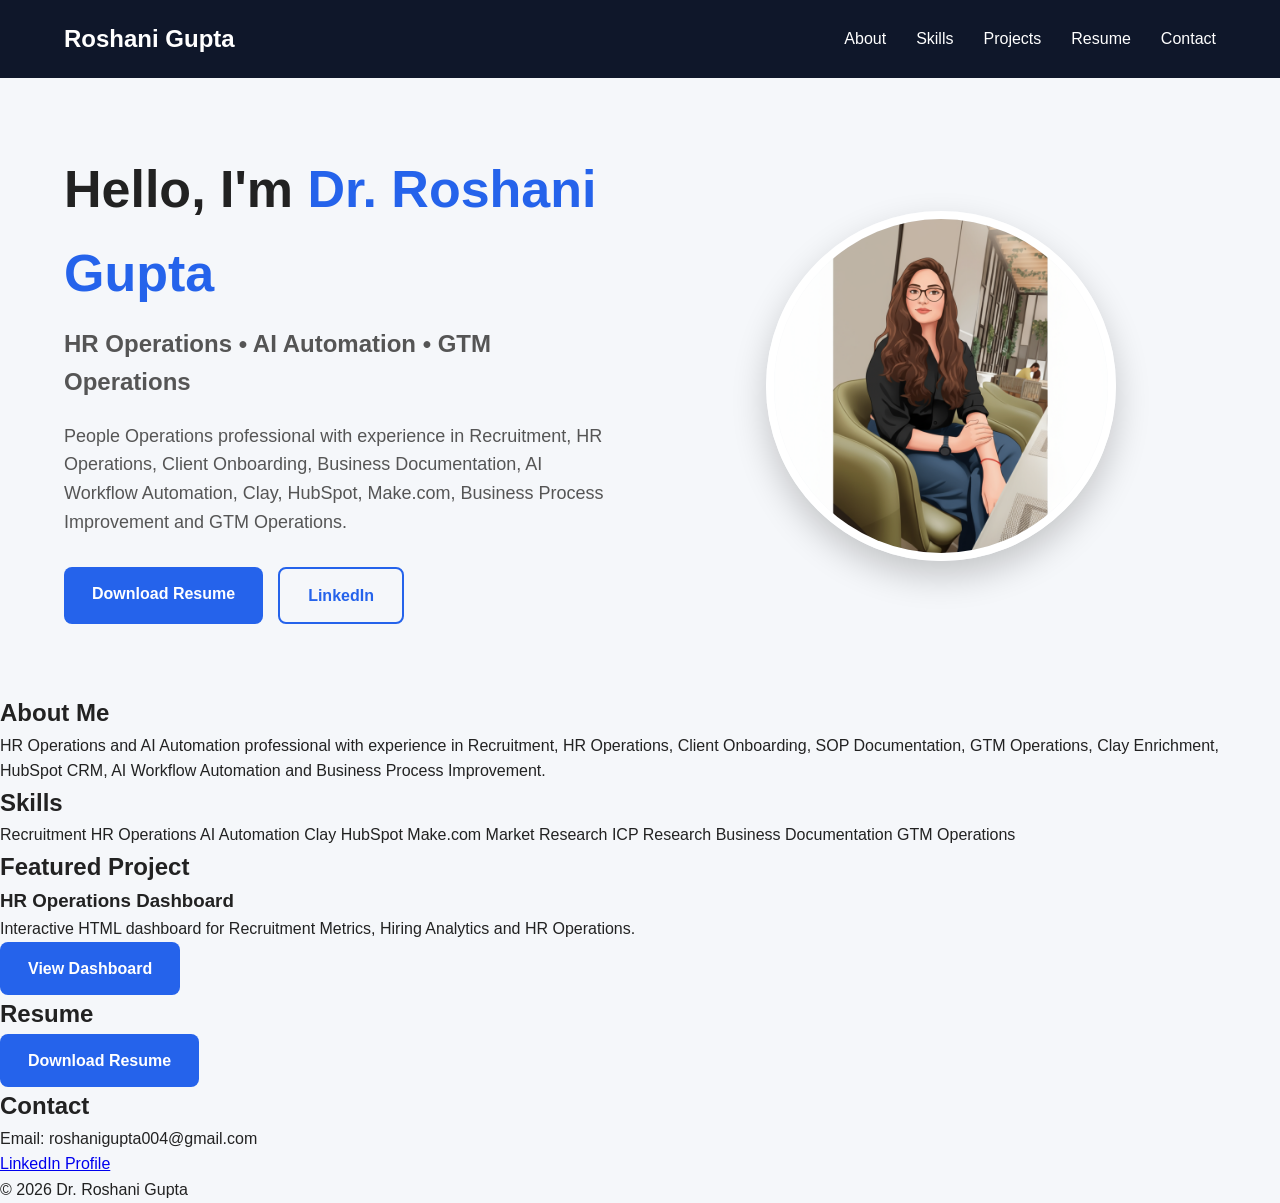
==== index.html @ 4116911e "Fixed profile image" ====
<!DOCTYPE html>
<html lang="en">

<head>
    <meta charset="UTF-8">
    <meta name="viewport" content="width=device-width, initial-scale=1.0">

    <title>Dr. Roshani Gupta | HR Operations & AI Automation</title>

    <meta name="description"
        content="Portfolio of Dr. Roshani Gupta - HR Operations, AI Automation, GTM Operations, Business Process Improvement and Recruitment.">

    <link rel="stylesheet" href="css/style.css">
</head>

<body>

<header>

<nav class="navbar">

<div class="logo">
    Roshani Gupta
</div>

<ul class="nav-links">

<li><a href="#about">About</a></li>

<li><a href="#skills">Skills</a></li>

<li><a href="#projects">Projects</a></li>

<li><a href="#resume">Resume</a></li>

<li><a href="#contact">Contact</a></li>

</ul>

</nav>

</header>


<section class="hero">

<div class="hero-left">

<h1>Hello, I'm <span>Dr. Roshani Gupta</span></h1>

<h2>HR Operations • AI Automation • GTM Operations</h2>

<p>

People Operations professional with experience in Recruitment,
HR Operations, Client Onboarding, Business Documentation,
AI Workflow Automation, Clay, HubSpot, Make.com,
Business Process Improvement and GTM Operations.

</p>

<div class="buttons">

<a href="resume/Roshani Gupta resume.pdf" target="_blank" class="btn">

Download Resume

</a>

<a href="https://www.linkedin.com/in/dr-roshani-gupta-77a600195/" target="_blank" class="btn2">

LinkedIn

</a>

</div>

</div>

<div class="hero-right">
    <img src="images/Pic.png" alt="Roshani Gupta">
</div>

</section>
<!-- ABOUT -->
<section id="about" class="section">
    <h2>About Me</h2>

    <p>
        HR Operations and AI Automation professional with experience in Recruitment,
        HR Operations, Client Onboarding, SOP Documentation, GTM Operations,
        Clay Enrichment, HubSpot CRM, AI Workflow Automation and Business Process Improvement.
    </p>
</section>

<!-- SKILLS -->
<section id="skills" class="section">

    <h2>Skills</h2>

    <div class="skills">

        <span>Recruitment</span>
        <span>HR Operations</span>
        <span>AI Automation</span>
        <span>Clay</span>
        <span>HubSpot</span>
        <span>Make.com</span>
        <span>Market Research</span>
        <span>ICP Research</span>
        <span>Business Documentation</span>
        <span>GTM Operations</span>

    </div>

</section>

<!-- PROJECTS -->

<section id="projects" class="section">

<h2>Featured Project</h2>

<div class="project-card">

<h3>HR Operations Dashboard</h3>

<p>

Interactive HTML dashboard for Recruitment Metrics,
Hiring Analytics and HR Operations.

</p>

<a href="projects/dashboard.html" class="btn">

View Dashboard

</a>

</div>

</section>

<!-- RESUME -->

<section id="resume" class="section">

<h2>Resume</h2>

<a href="resume/Roshani Gupta resume.pdf" target="_blank" class="btn">

Download Resume

</a>

</section>

<!-- CONTACT -->

<section id="contact" class="section">

<h2>Contact</h2>

<p>Email: roshanigupta004@gmail.com</p>

<p>

<a href="https://www.linkedin.com/in/dr-roshani-gupta-77a600195/" target="_blank">

LinkedIn Profile

</a>

</p>

</section>

<footer>

<p>© 2026 Dr. Roshani Gupta</p>

</footer>

<script src="js/script.js"></script>

</body>

</html>
---- css/style.css ----
*{
    margin:0;
    padding:0;
    box-sizing:border-box;
    font-family:Arial, Helvetica, sans-serif;
}

body{
    background:#f5f7fa;
    color:#222;
    line-height:1.6;
}

header{
    background:#0f172a;
    color:white;
    position:sticky;
    top:0;
    z-index:100;
}

.navbar{
    width:90%;
    max-width:1200px;
    margin:auto;
    display:flex;
    justify-content:space-between;
    align-items:center;
    padding:20px 0;
}

.logo{
    font-size:24px;
    font-weight:bold;
}

.nav-links{
    display:flex;
    list-style:none;
    gap:30px;
}

.nav-links a{
    color:white;
    text-decoration:none;
    transition:.3s;
}

.nav-links a:hover{
    color:#38bdf8;
}

.hero{
    width:90%;
    max-width:1200px;
    margin:70px auto;
    display:flex;
    align-items:center;
    justify-content:space-between;
    gap:50px;
}

.hero-left{
    flex:1;
}

.hero-left h1{
    font-size:52px;
    margin-bottom:10px;
}

.hero-left h1 span{
    color:#2563eb;
}

.hero-left h2{
    color:#555;
    margin-bottom:20px;
}

.hero-left p{
    font-size:18px;
    margin-bottom:30px;
    color:#555;
}

.buttons{
    display:flex;
    gap:15px;
}

.btn,
.btn2{
    display:inline-block;
    padding:14px 28px;
    border-radius:8px;
    text-decoration:none;
    font-weight:bold;
    transition:.3s;
}

.btn{
    background:#2563eb;
    color:white;
}

.btn:hover{
    background:#1d4ed8;
}

.btn2{
    border:2px solid #2563eb;
    color:#2563eb;
}

.btn2:hover{
    background:#2563eb;
    color:white;
}

.hero-right{
    flex:1;
    display:flex;
    justify-content:center;
}

.hero-right img{
    width:350px;
    height:350px;
    object-fit:cover;
    border-radius:50%;
    border:8px solid white;
    box-shadow:0 15px 35px rgba(0,0,0,.2);
}
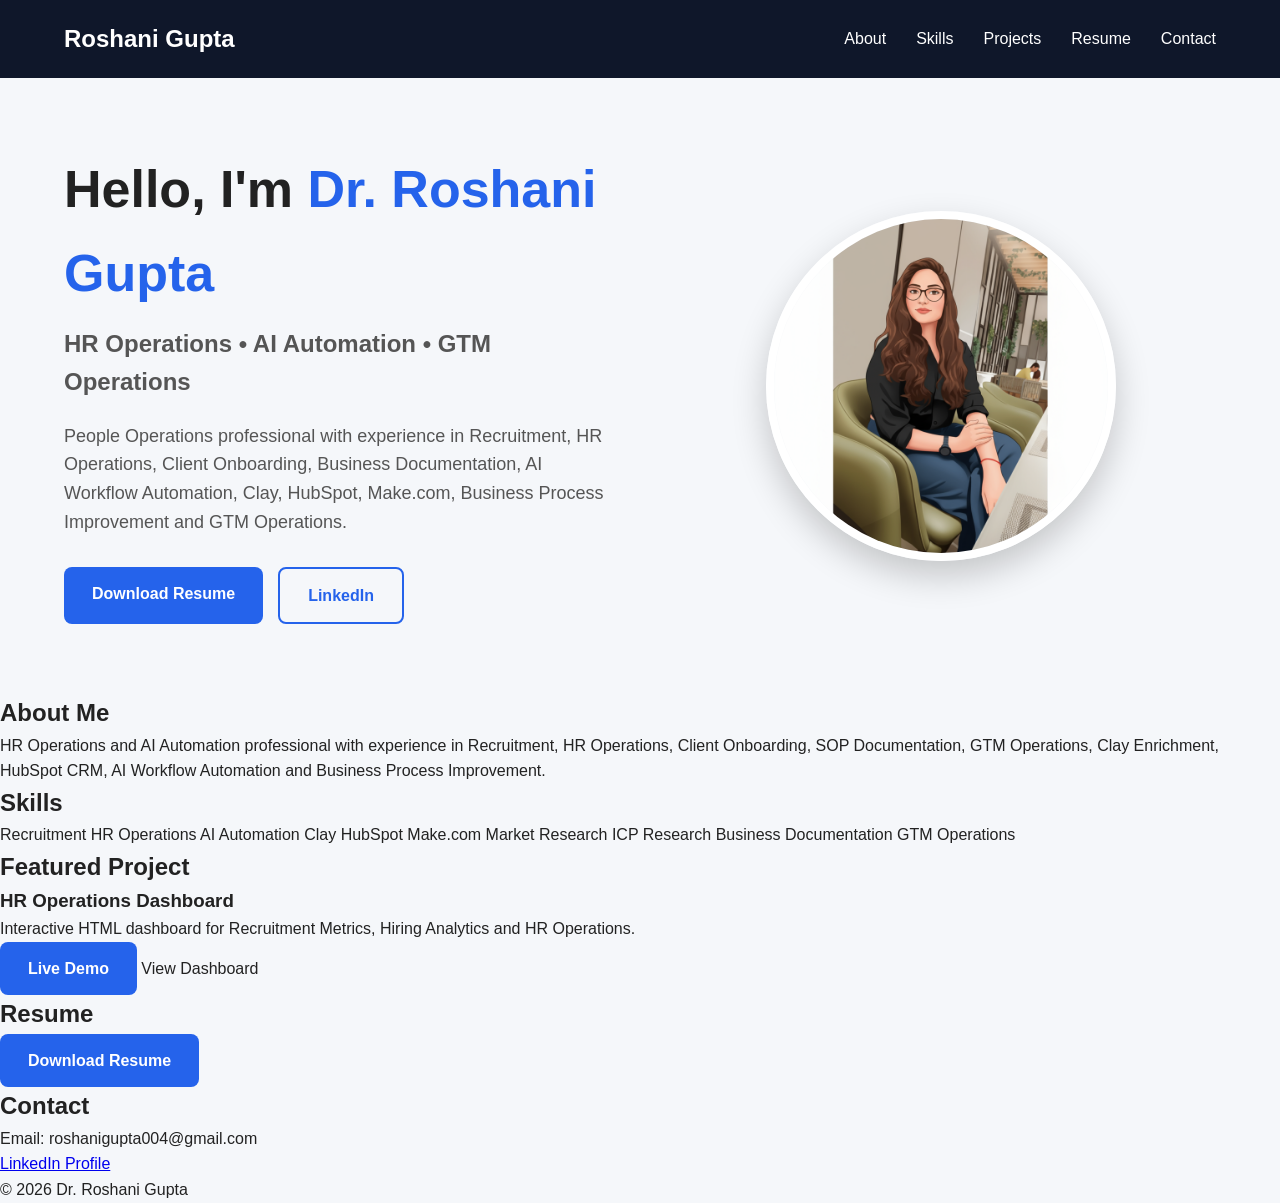
==== commit 6a08822d: "Added HR Software Live Demo Link" ====
--- a/index.html
+++ b/index.html
@@ -132,8 +132,9 @@
 
 </p>
 
-<a href="projects/dashboard.html" class="btn">
-
+<a href="projects/hr-software/" class="btn" target="_blank">
+    Live Demo
+</a>
 View Dashboard
 
 </a>
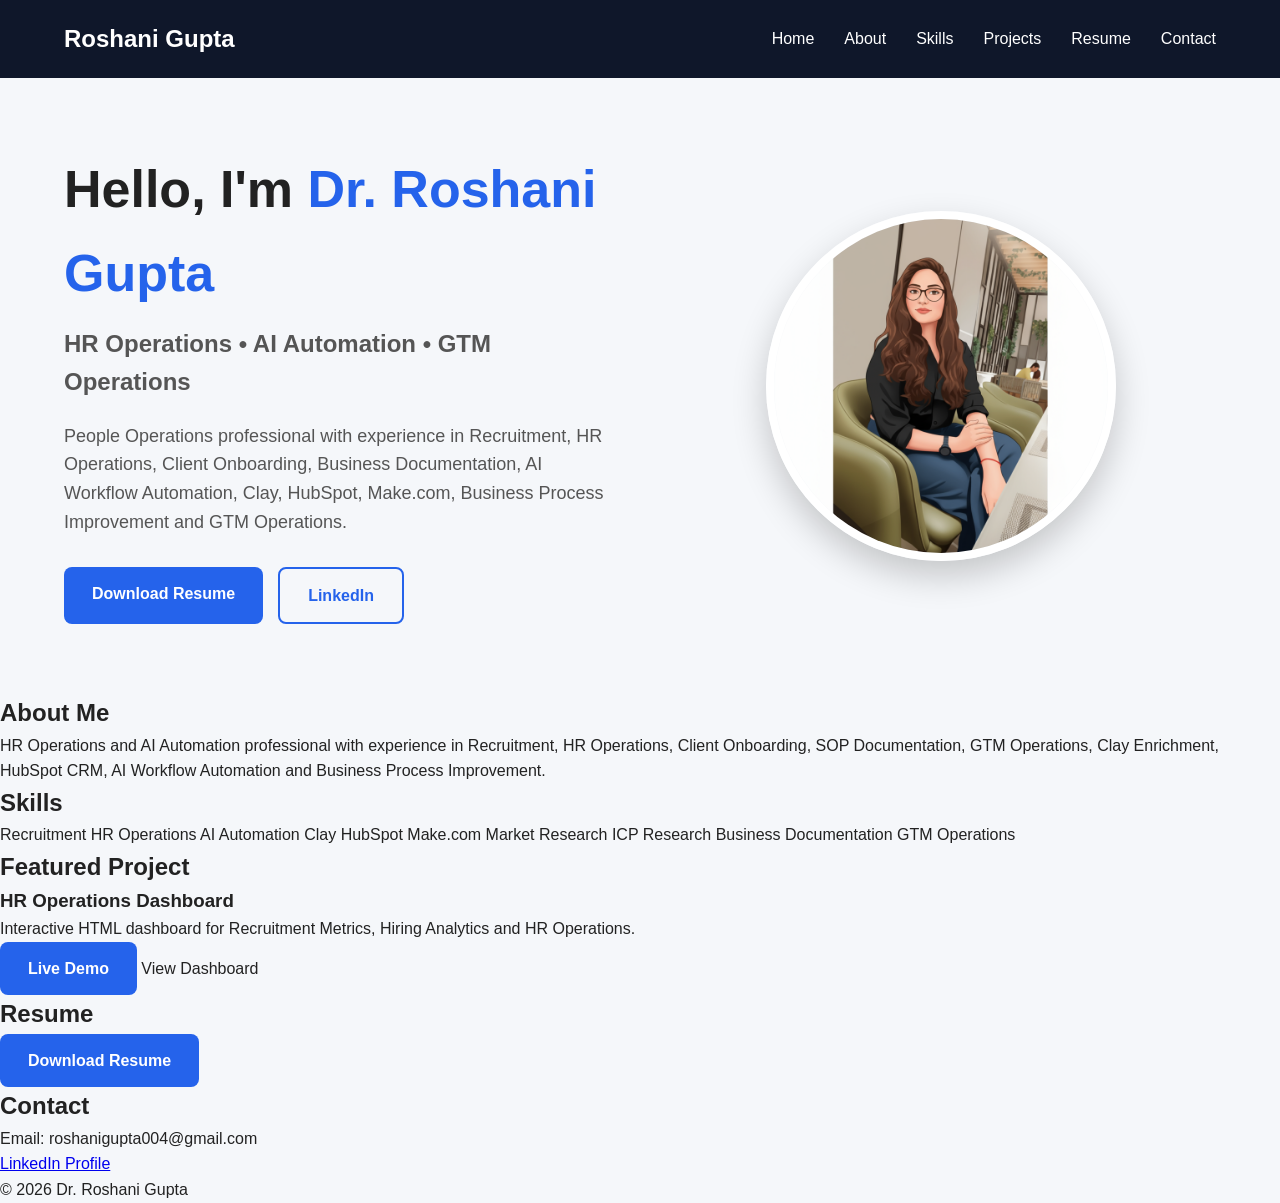
==== commit b4b62f69: "Fixed navbar navigation" ====
--- a/index.html
+++ b/index.html
@@ -25,16 +25,12 @@
 
 <ul class="nav-links">
 
-<li><a href="#about">About</a></li>
-
-<li><a href="#skills">Skills</a></li>
-
-<li><a href="#projects">Projects</a></li>
-
-<li><a href="#resume">Resume</a></li>
-
-<li><a href="#contact">Contact</a></li>
-
+    <li><a href="#home">Home</a></li>
+    <li><a href="#about">About</a></li>
+    <li><a href="#skills">Skills</a></li>
+    <li><a href="#projects">Projects</a></li>
+    <li><a href="#resume">Resume</a></li>
+    <li><a href="#contact">Contact</a></li>
 </ul>
 
 </nav>
@@ -42,8 +38,7 @@
 </header>
 
 
-<section class="hero">
-
+<section id="home" class="hero">
 <div class="hero-left">
 
 <h1>Hello, I'm <span>Dr. Roshani Gupta</span></h1>
@@ -83,8 +78,8 @@
 
 </section>
 <!-- ABOUT -->
-<section id="about" class="section">
-    <h2>About Me</h2>
+<section id="about" class="about">
+<h2>About Me</h2>
 
     <p>
         HR Operations and AI Automation professional with experience in Recruitment,
@@ -94,8 +89,7 @@
 </section>
 
 <!-- SKILLS -->
-<section id="skills" class="section">
-
+<section id="skills" class="skills">
     <h2>Skills</h2>
 
     <div class="skills">
@@ -117,8 +111,7 @@
 
 <!-- PROJECTS -->
 
-<section id="projects" class="section">
-
+<section id="projects" class="projects">
 <h2>Featured Project</h2>
 
 <div class="project-card">
@@ -146,7 +139,6 @@
 <!-- RESUME -->
 
 <section id="resume" class="section">
-
 <h2>Resume</h2>
 
 <a href="resume/Roshani Gupta resume.pdf" target="_blank" class="btn">
@@ -160,7 +152,6 @@
 <!-- CONTACT -->
 
 <section id="contact" class="section">
-
 <h2>Contact</h2>
 
 <p>Email: roshanigupta004@gmail.com</p>
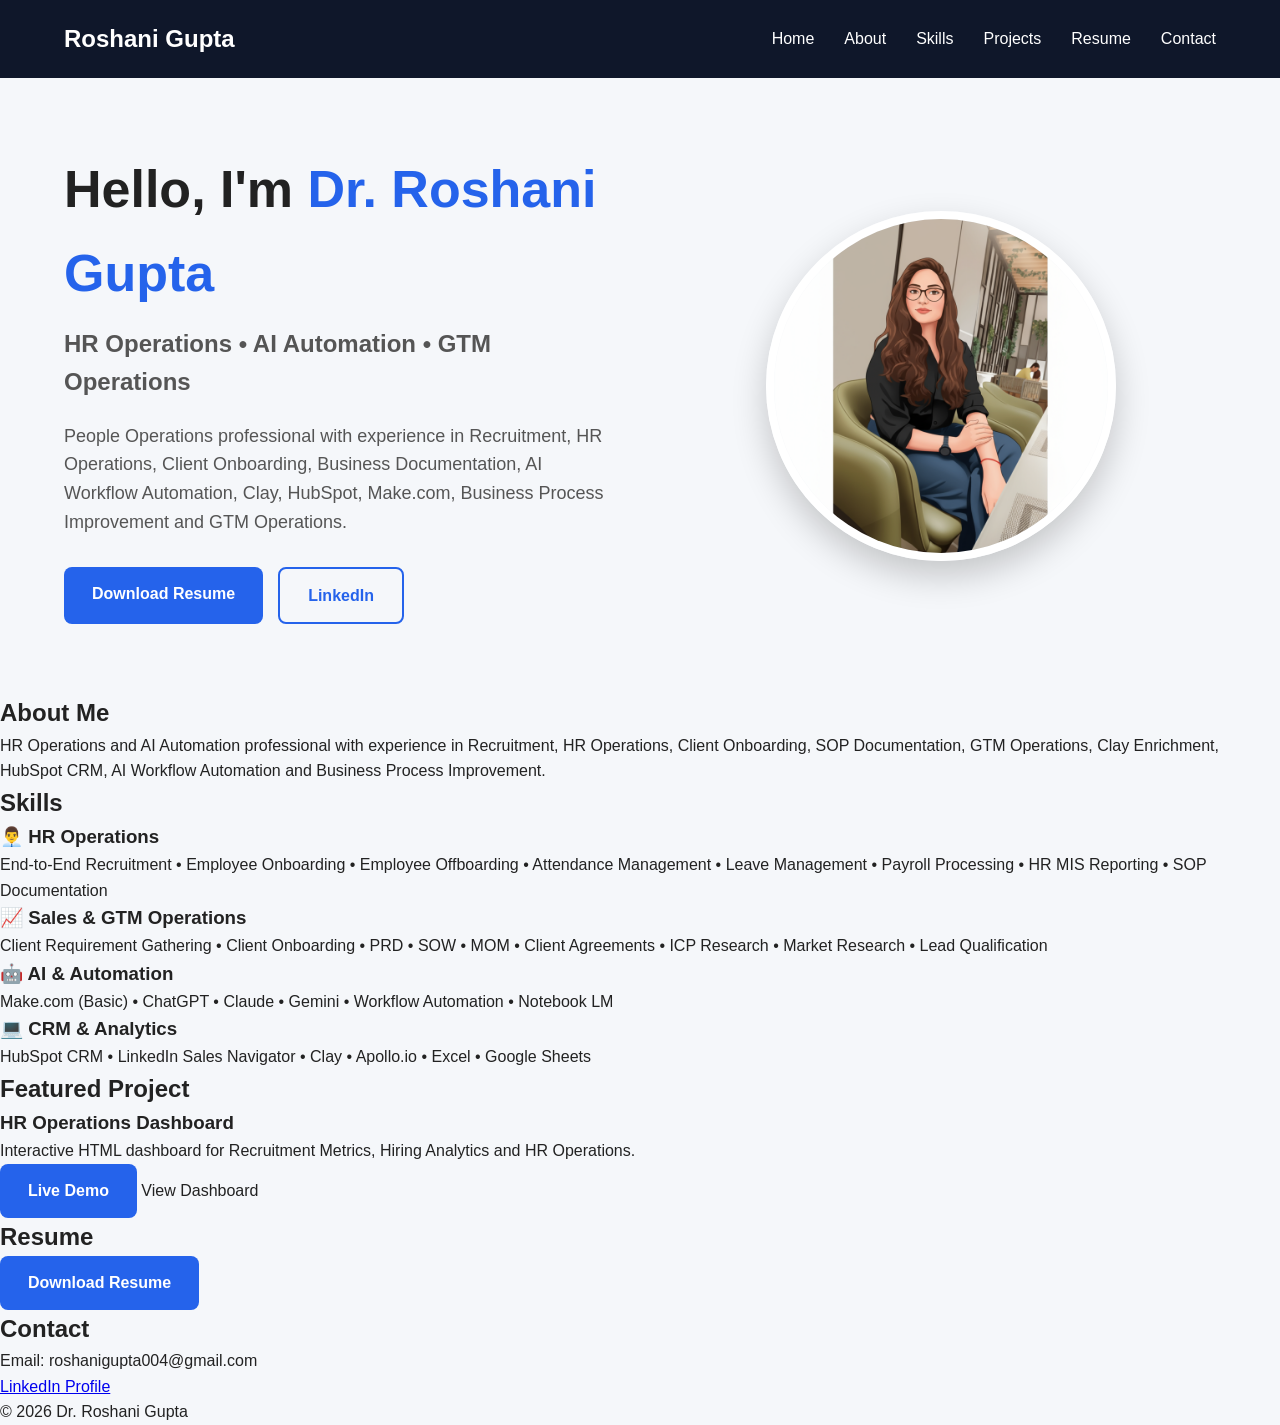
==== commit a05bf76e: "Improved Skills Section Layout" ====
--- a/index.html
+++ b/index.html
@@ -92,20 +92,32 @@
 <section id="skills" class="skills">
     <h2>Skills</h2>
 
-    <div class="skills">
+ <div class="skills">
 
-        <span>Recruitment</span>
-        <span>HR Operations</span>
-        <span>AI Automation</span>
-        <span>Clay</span>
-        <span>HubSpot</span>
-        <span>Make.com</span>
-        <span>Market Research</span>
-        <span>ICP Research</span>
-        <span>Business Documentation</span>
-        <span>GTM Operations</span>
+<h3>👨‍💼 HR Operations</h3>
+<p>
+End-to-End Recruitment • Employee Onboarding • Employee Offboarding •
+Attendance Management • Leave Management • Payroll Processing •
+HR MIS Reporting • SOP Documentation
+</p>
 
-    </div>
+<h3>📈 Sales & GTM Operations</h3>
+<p>
+Client Requirement Gathering • Client Onboarding • PRD • SOW • MOM •
+Client Agreements • ICP Research • Market Research • Lead Qualification
+</p>
+
+<h3>🤖 AI & Automation</h3>
+<p>
+Make.com (Basic) • ChatGPT • Claude • Gemini • Workflow Automation • Notebook LM 
+</p>
+
+<h3>💻 CRM & Analytics</h3>
+<p>
+HubSpot CRM • LinkedIn Sales Navigator • Clay • Apollo.io • Excel • Google Sheets
+</p>
+
+</div>
 
 </section>
 
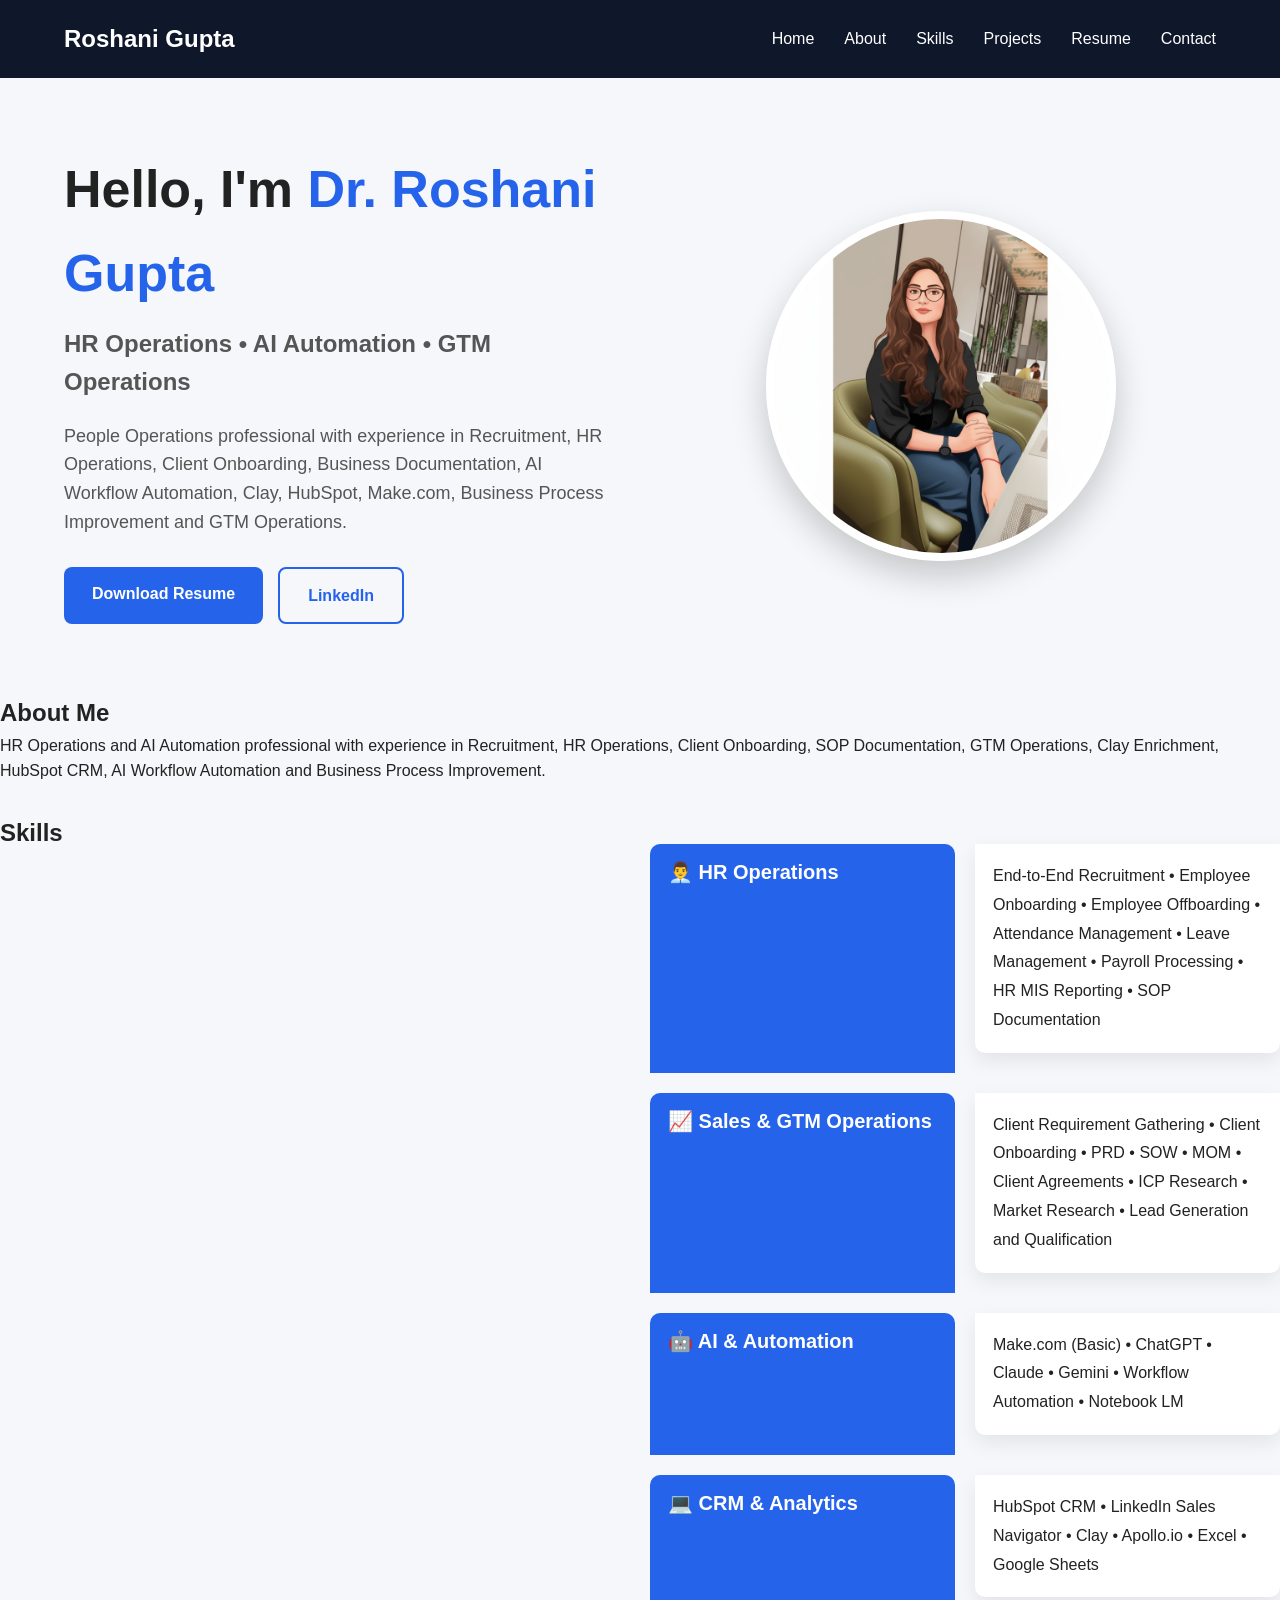
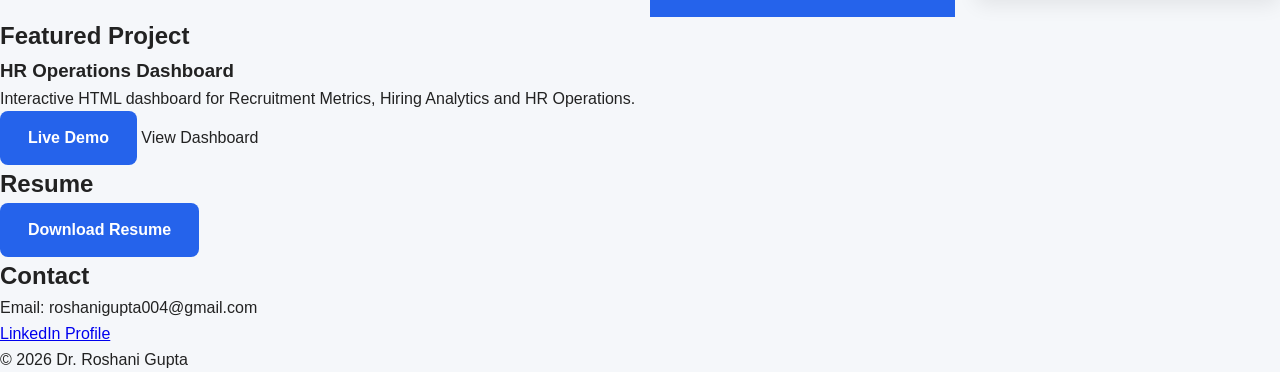
==== commit dc4bd961: "Updated leads" ====
--- a/index.html
+++ b/index.html
@@ -104,7 +104,7 @@
 <h3>📈 Sales & GTM Operations</h3>
 <p>
 Client Requirement Gathering • Client Onboarding • PRD • SOW • MOM •
-Client Agreements • ICP Research • Market Research • Lead Qualification
+Client Agreements • ICP Research • Market Research • Lead Generation and Qualification
 </p>
 
 <h3>🤖 AI & Automation</h3>
--- a/css/style.css
+++ b/css/style.css
@@ -132,3 +132,43 @@
     border:8px solid white;
     box-shadow:0 15px 35px rgba(0,0,0,.2);
 }
+
+/* ===== Skills Section ===== */
+
+.skills{
+    display:grid;
+    grid-template-columns:repeat(auto-fit,minmax(300px,1fr));
+    gap:20px;
+    margin-top:30px;
+}
+
+.skills h3{
+    background:#2563eb;
+    color:#fff;
+    padding:12px 18px;
+    border-radius:10px 10px 0 0;
+    margin:0;
+    font-size:20px;
+}
+
+.skills p{
+    background:#fff;
+    padding:18px;
+    margin:0 0 20px;
+    border-radius:0 0 10px 10px;
+    box-shadow:0 8px 20px rgba(0,0,0,.08);
+    line-height:1.8;
+    transition:.3s;
+}
+
+.skills p:hover{
+    transform:translateY(-5px);
+}
+
+
+
+
+
+
+
+
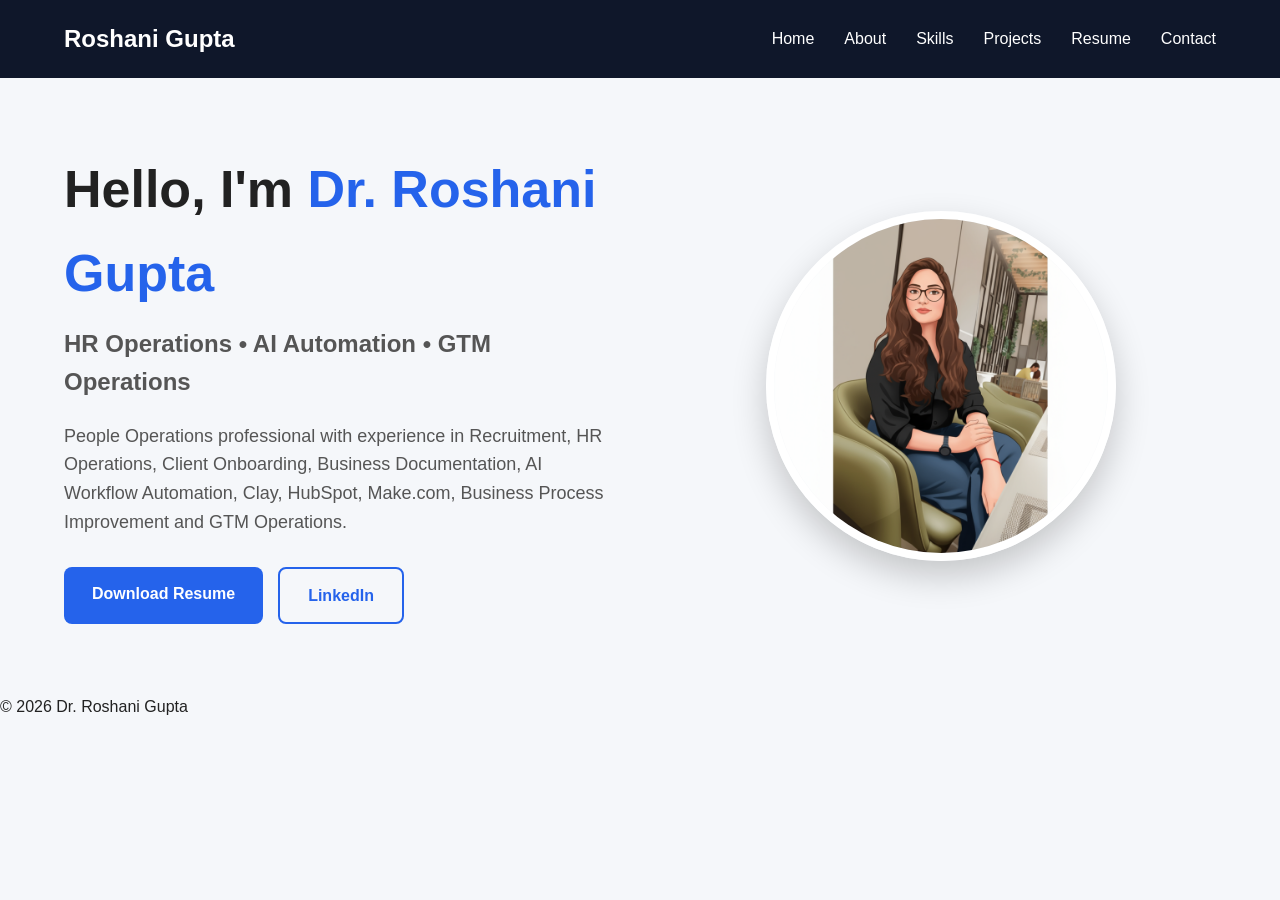
==== commit 95cc22b1: "Clean Home Page" ====
--- a/index.html
+++ b/index.html
@@ -8,7 +8,7 @@
     <title>Dr. Roshani Gupta | HR Operations & AI Automation</title>
 
     <meta name="description"
-        content="Portfolio of Dr. Roshani Gupta - HR Operations, AI Automation, GTM Operations, Business Process Improvement and Recruitment.">
+        content="Portfolio of Dr. Roshani Gupta - HR Operations, AI Automation, GTM Operations and Business Process Improvement.">
 
     <link rel="stylesheet" href="css/style.css">
 </head>
@@ -17,172 +17,69 @@
 
 <header>
 
-<nav class="navbar">
+    <nav class="navbar">
 
-<div class="logo">
-    Roshani Gupta
-</div>
+        <div class="logo">
+            Roshani Gupta
+        </div>
 
-<ul class="nav-links">
+        <ul class="nav-links">
+            <li><a href="index.html">Home</a></li>
+            <li><a href="about.html">About</a></li>
+            <li><a href="skills.html">Skills</a></li>
+            <li><a href="projects.html">Projects</a></li>
+            <li><a href="resume.html">Resume</a></li>
+            <li><a href="contact.html">Contact</a></li>
+        </ul>
 
-    <li><a href="#home">Home</a></li>
-    <li><a href="#about">About</a></li>
-    <li><a href="#skills">Skills</a></li>
-    <li><a href="#projects">Projects</a></li>
-    <li><a href="#resume">Resume</a></li>
-    <li><a href="#contact">Contact</a></li>
-</ul>
-
-</nav>
+    </nav>
 
 </header>
 
+<section id="home" class="hero">
 
-<section id="home" class="hero">
-<div class="hero-left">
+    <div class="hero-left">
 
-<h1>Hello, I'm <span>Dr. Roshani Gupta</span></h1>
+        <h1>Hello, I'm <span>Dr. Roshani Gupta</span></h1>
 
-<h2>HR Operations • AI Automation • GTM Operations</h2>
+        <h2>HR Operations • AI Automation • GTM Operations</h2>
 
-<p>
+        <p>
+            People Operations professional with experience in Recruitment,
+            HR Operations, Client Onboarding, Business Documentation,
+            AI Workflow Automation, Clay, HubSpot, Make.com,
+            Business Process Improvement and GTM Operations.
+        </p>
 
-People Operations professional with experience in Recruitment,
-HR Operations, Client Onboarding, Business Documentation,
-AI Workflow Automation, Clay, HubSpot, Make.com,
-Business Process Improvement and GTM Operations.
+        <div class="buttons">
 
-</p>
+            <a href="resume/Roshani Gupta resume.pdf"
+               target="_blank"
+               class="btn">
+                Download Resume
+            </a>
 
-<div class="buttons">
+            <a href="https://www.linkedin.com/in/dr-roshani-gupta-77a600195/"
+               target="_blank"
+               class="btn2">
+                LinkedIn
+            </a>
 
-<a href="resume/Roshani Gupta resume.pdf" target="_blank" class="btn">
+        </div>
 
-Download Resume
+    </div>
 
-</a>
+    <div class="hero-right">
 
-<a href="https://www.linkedin.com/in/dr-roshani-gupta-77a600195/" target="_blank" class="btn2">
+        <img src="images/Pic.png" alt="Dr. Roshani Gupta">
 
-LinkedIn
-
-</a>
-
-</div>
-
-</div>
-
-<div class="hero-right">
-    <img src="images/Pic.png" alt="Roshani Gupta">
-</div>
-
-</section>
-<!-- ABOUT -->
-<section id="about" class="about">
-<h2>About Me</h2>
-
-    <p>
-        HR Operations and AI Automation professional with experience in Recruitment,
-        HR Operations, Client Onboarding, SOP Documentation, GTM Operations,
-        Clay Enrichment, HubSpot CRM, AI Workflow Automation and Business Process Improvement.
-    </p>
-</section>
-
-<!-- SKILLS -->
-<section id="skills" class="skills">
-    <h2>Skills</h2>
-
- <div class="skills">
-
-<h3>👨‍💼 HR Operations</h3>
-<p>
-End-to-End Recruitment • Employee Onboarding • Employee Offboarding •
-Attendance Management • Leave Management • Payroll Processing •
-HR MIS Reporting • SOP Documentation
-</p>
-
-<h3>📈 Sales & GTM Operations</h3>
-<p>
-Client Requirement Gathering • Client Onboarding • PRD • SOW • MOM •
-Client Agreements • ICP Research • Market Research • Lead Generation and Qualification
-</p>
-
-<h3>🤖 AI & Automation</h3>
-<p>
-Make.com (Basic) • ChatGPT • Claude • Gemini • Workflow Automation • Notebook LM 
-</p>
-
-<h3>💻 CRM & Analytics</h3>
-<p>
-HubSpot CRM • LinkedIn Sales Navigator • Clay • Apollo.io • Excel • Google Sheets
-</p>
-
-</div>
-
-</section>
-
-<!-- PROJECTS -->
-
-<section id="projects" class="projects">
-<h2>Featured Project</h2>
-
-<div class="project-card">
-
-<h3>HR Operations Dashboard</h3>
-
-<p>
-
-Interactive HTML dashboard for Recruitment Metrics,
-Hiring Analytics and HR Operations.
-
-</p>
-
-<a href="projects/hr-software/" class="btn" target="_blank">
-    Live Demo
-</a>
-View Dashboard
-
-</a>
-
-</div>
-
-</section>
-
-<!-- RESUME -->
-
-<section id="resume" class="section">
-<h2>Resume</h2>
-
-<a href="resume/Roshani Gupta resume.pdf" target="_blank" class="btn">
-
-Download Resume
-
-</a>
-
-</section>
-
-<!-- CONTACT -->
-
-<section id="contact" class="section">
-<h2>Contact</h2>
-
-<p>Email: roshanigupta004@gmail.com</p>
-
-<p>
-
-<a href="https://www.linkedin.com/in/dr-roshani-gupta-77a600195/" target="_blank">
-
-LinkedIn Profile
-
-</a>
-
-</p>
+    </div>
 
 </section>
 
 <footer>
 
-<p>© 2026 Dr. Roshani Gupta</p>
+    <p>© 2026 Dr. Roshani Gupta</p>
 
 </footer>
 
